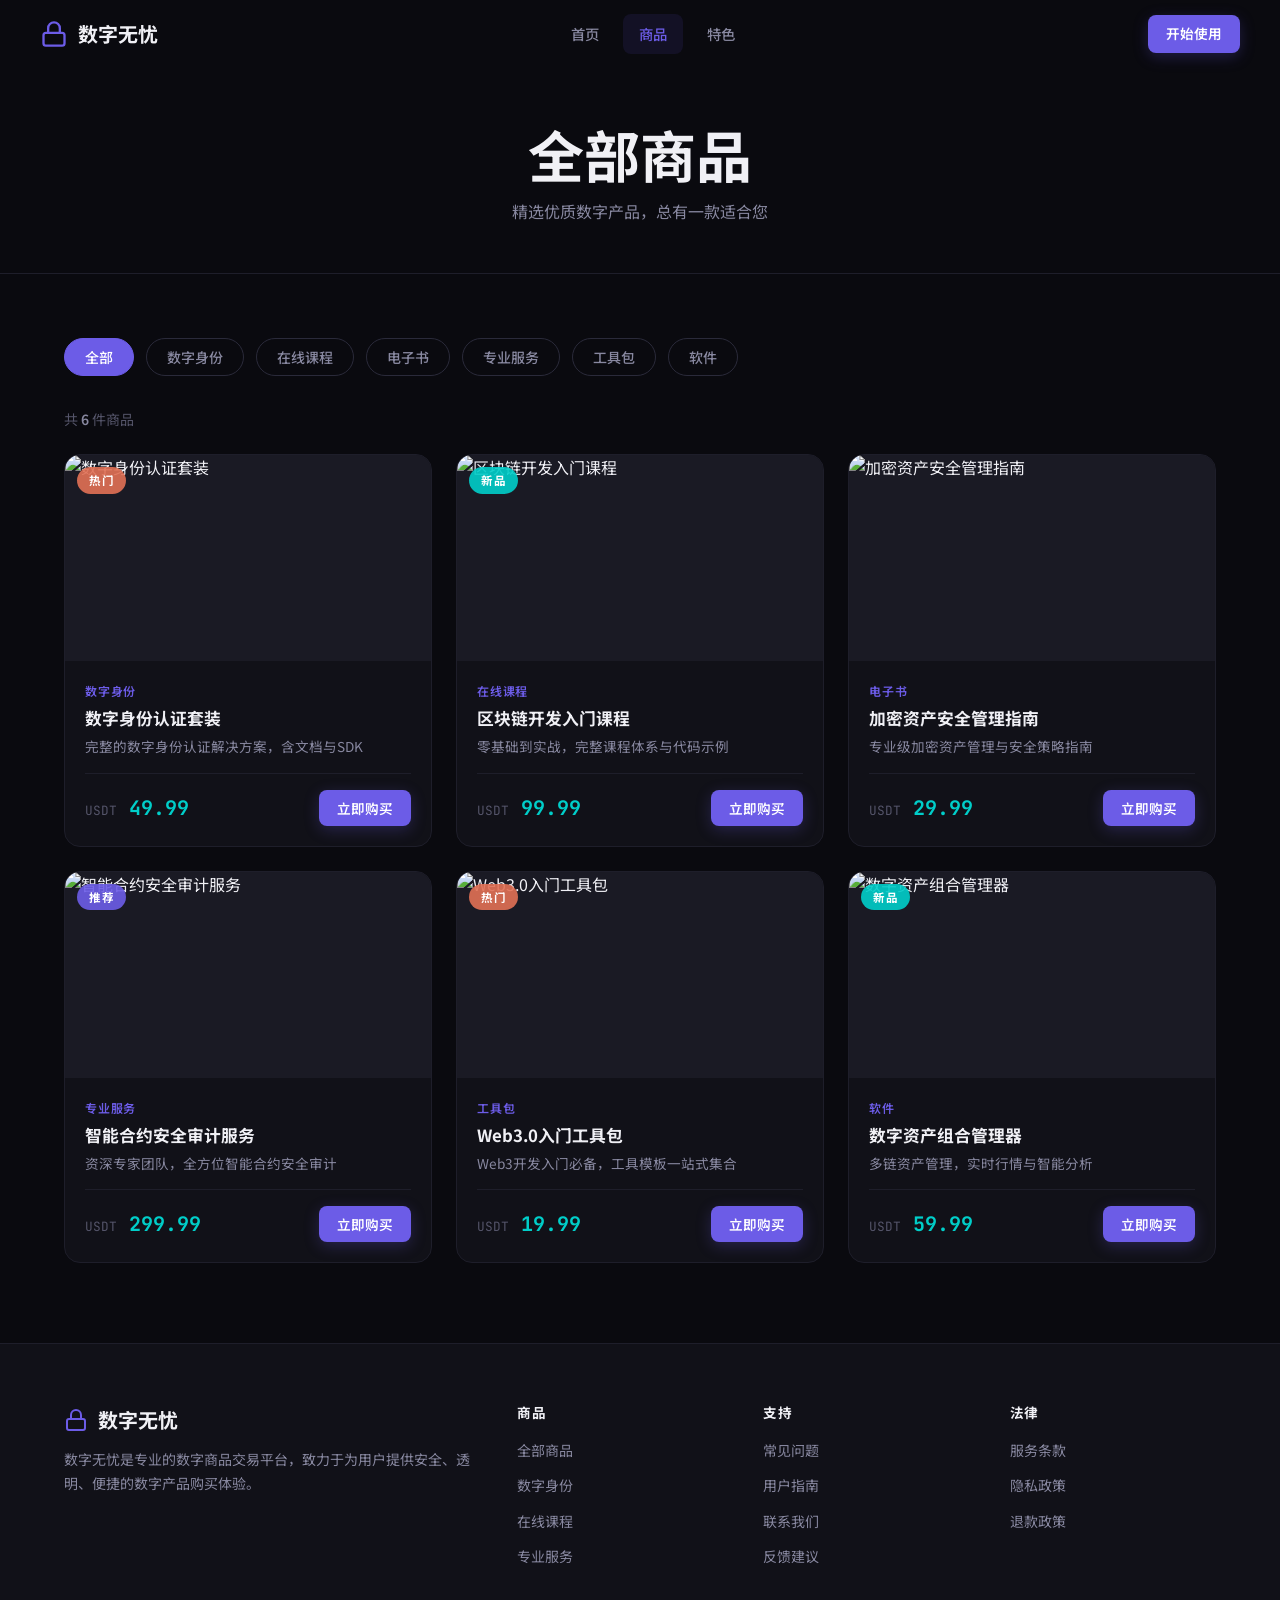
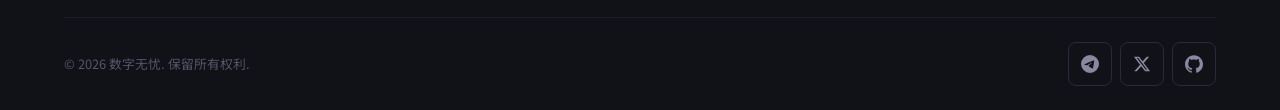
==== products.html @ 758746f0 "Initial commit: 数字无忧 website with homepage, products, and payment pages" ====
<!DOCTYPE html>
<html lang="zh-CN">
<head>
  <meta charset="UTF-8">
  <meta name="viewport" content="width=device-width, initial-scale=1.0">
  <title>商品列表 — 数字无忧</title>
  <meta name="description" content="浏览数字无忧全部商品，包括数字身份、区块链课程、加密资产服务等优质数字产品。">
  <link rel="stylesheet" href="css/style.css">
  <link rel="icon" type="image/svg+xml" href="data:image/svg+xml,<svg xmlns='http://www.w3.org/2000/svg' viewBox='0 0 100 100'><text y='.9em' font-size='90'>🔐</text></svg>">
</head>
<body>

  <!-- Navbar -->
  <header class="navbar">
    <div class="navbar-inner">
      <a href="index.html" class="navbar-logo">
        <svg width="28" height="28" viewBox="0 0 24 24" fill="none" stroke="currentColor" stroke-width="2" stroke-linecap="round" stroke-linejoin="round">
          <rect x="3" y="11" width="18" height="11" rx="2" ry="2"></rect>
          <path d="M7 11V7a5 5 0 0 1 10 0v4"></path>
        </svg>
        数字无忧
      </a>
      <nav class="navbar-nav">
        <a href="index.html">首页</a>
        <a href="products.html" class="active">商品</a>
        <a href="index.html#features">特色</a>
      </nav>
      <div class="navbar-actions">
        <a href="products.html" class="btn btn-primary btn-sm">开始使用</a>
        <button class="hamburger" aria-label="菜单">
          <span></span><span></span><span></span>
        </button>
      </div>
    </div>
  </header>

  <!-- Mobile Nav -->
  <nav class="mobile-nav">
    <a href="index.html">首页</a>
    <a href="products.html" class="active">商品</a>
    <a href="index.html#features">特色</a>
  </nav>

  <!-- Page Header -->
  <section class="page-header">
    <div class="container">
      <h1>全部商品</h1>
      <p>精选优质数字产品，总有一款适合您</p>
    </div>
  </section>

  <!-- Products Section -->
  <section class="section" style="padding-top:32px;">
    <div class="container">
      <!-- Filter Bar -->
      <div class="filter-bar" id="filter-bar"></div>

      <!-- Product Count -->
      <div style="margin-bottom:24px;font-size:0.875rem;color:var(--text-muted);">
        共 <span id="product-count" style="color:var(--text-secondary);font-weight:600;">0</span> 件商品
      </div>

      <!-- Product Grid -->
      <div class="product-grid" id="product-grid"></div>

      <!-- Empty State -->
      <div id="empty-state" style="display:none;text-align:center;padding:80px 20px;">
        <svg width="64" height="64" viewBox="0 0 24 24" fill="none" stroke="var(--text-muted)" stroke-width="1.5" stroke-linecap="round" stroke-linejoin="round" style="margin:0 auto 20px;">
          <circle cx="11" cy="11" r="8"></circle>
          <line x1="21" y1="21" x2="16.65" y2="16.65"></line>
        </svg>
        <h3 style="margin-bottom:8px;color:var(--text-secondary);">未找到相关商品</h3>
        <p style="font-size:0.875rem;">试试其他分类吧</p>
      </div>
    </div>
  </section>

  <!-- Footer -->
  <footer class="footer">
    <div class="container">
      <div class="footer-grid">
        <div class="footer-brand">
          <a href="index.html" class="navbar-logo" style="margin-bottom:4px;">
            <svg width="24" height="24" viewBox="0 0 24 24" fill="none" stroke="currentColor" stroke-width="2" stroke-linecap="round" stroke-linejoin="round">
              <rect x="3" y="11" width="18" height="11" rx="2" ry="2"></rect>
              <path d="M7 11V7a5 5 0 0 1 10 0v4"></path>
            </svg>
            数字无忧
          </a>
          <p>数字无忧是专业的数字商品交易平台，致力于为用户提供安全、透明、便捷的数字产品购买体验。</p>
        </div>
        <div class="footer-col">
          <h4>商品</h4>
          <ul>
            <li><a href="products.html">全部商品</a></li>
            <li><a href="products.html">数字身份</a></li>
            <li><a href="products.html">在线课程</a></li>
            <li><a href="products.html">专业服务</a></li>
          </ul>
        </div>
        <div class="footer-col">
          <h4>支持</h4>
          <ul>
            <li><a href="#">常见问题</a></li>
            <li><a href="#">用户指南</a></li>
            <li><a href="#">联系我们</a></li>
            <li><a href="#">反馈建议</a></li>
          </ul>
        </div>
        <div class="footer-col">
          <h4>法律</h4>
          <ul>
            <li><a href="#">服务条款</a></li>
            <li><a href="#">隐私政策</a></li>
            <li><a href="#">退款政策</a></li>
          </ul>
        </div>
      </div>
      <div class="footer-bottom">
        <p>&copy; 2026 数字无忧. 保留所有权利.</p>
        <div class="footer-socials">
          <button class="btn-icon" aria-label="Telegram">
            <svg width="18" height="18" viewBox="0 0 24 24" fill="currentColor"><path d="M11.944 0A12 12 0 0 0 0 12a12 12 0 0 0 12 12 12 12 0 0 0 12-12A12 12 0 0 0 12 0a12 12 0 0 0-.056 0zm4.962 7.224c.1-.002.321.023.465.14a.506.506 0 0 1 .171.325c.016.093.036.306.02.472-.18 1.898-.962 6.502-1.36 8.627-.168.9-.499 1.201-.82 1.23-.696.065-1.225-.46-1.9-.902-1.056-.693-1.653-1.124-2.678-1.8-1.185-.78-.417-1.21.258-1.91.177-.184 3.247-2.977 3.307-3.23.007-.032.014-.15-.056-.212s-.174-.041-.249-.024c-.106.024-1.793 1.14-5.061 3.345-.48.33-.913.49-1.302.48-.428-.008-1.252-.241-1.865-.44-.752-.245-1.349-.374-1.297-.789.027-.216.325-.437.893-.663 3.498-1.524 5.83-2.529 6.998-3.014 3.332-1.386 4.025-1.627 4.476-1.635z"/></svg>
          </button>
          <button class="btn-icon" aria-label="Twitter">
            <svg width="18" height="18" viewBox="0 0 24 24" fill="currentColor"><path d="M18.244 2.25h3.308l-7.227 8.26 8.502 11.24H16.17l-5.214-6.817L4.99 21.75H1.68l7.73-8.835L1.254 2.25H8.08l4.713 6.231zm-1.161 17.52h1.833L7.084 4.126H5.117z"/></svg>
          </button>
          <button class="btn-icon" aria-label="GitHub">
            <svg width="18" height="18" viewBox="0 0 24 24" fill="currentColor"><path d="M12 .297c-6.63 0-12 5.373-12 12 0 5.303 3.438 9.8 8.205 11.385.6.113.82-.258.82-.577 0-.285-.01-1.04-.015-2.04-3.338.724-4.042-1.61-4.042-1.61C4.422 18.07 3.633 17.7 3.633 17.7c-1.087-.744.084-.729.084-.729 1.205.084 1.838 1.236 1.838 1.236 1.07 1.835 2.809 1.305 3.495.998.108-.776.417-1.305.76-1.605-2.665-.3-5.466-1.332-5.466-5.93 0-1.31.465-2.38 1.235-3.22-.135-.303-.54-1.523.105-3.176 0 0 1.005-.322 3.3 1.23.96-.267 1.98-.399 3-.405 1.02.006 2.04.138 3 .405 2.28-1.552 3.285-1.23 3.285-1.23.645 1.653.24 2.873.12 3.176.765.84 1.23 1.91 1.23 3.22 0 4.61-2.805 5.625-5.475 5.92.42.36.81 1.096.81 2.22 0 1.606-.015 2.896-.015 3.286 0 .315.21.69.825.57C20.565 22.092 24 17.592 24 12.297c0-6.627-5.373-12-12-12"/></svg>
          </button>
        </div>
      </div>
    </div>
  </footer>

  <script src="js/products.js"></script>
  <script src="js/main.js"></script>
  <script>
    document.addEventListener('DOMContentLoaded', () => {
      const grid = document.getElementById('product-grid');
      const countEl = document.getElementById('product-count');
      const emptyState = document.getElementById('empty-state');
      const filterBar = document.getElementById('filter-bar');
      let currentCategory = '全部';

      // Render filter buttons
      filterBar.innerHTML = CATEGORIES.map(cat =>
        `<button class="filter-btn ${cat === '全部' ? 'active' : ''}" data-category="${cat}">${cat}</button>`
      ).join('');

      function renderProducts(category) {
        const products = getProductsByCategory(category);
        if (products.length === 0) {
          grid.style.display = 'none';
          emptyState.style.display = 'block';
          countEl.textContent = '0';
        } else {
          grid.style.display = 'grid';
          emptyState.style.display = 'none';
          grid.innerHTML = products.map(p => createProductCard(p)).join('');
          countEl.textContent = products.length;
        }
      }

      // Filter click
      filterBar.addEventListener('click', (e) => {
        if (e.target.classList.contains('filter-btn')) {
          document.querySelectorAll('.filter-btn').forEach(b => b.classList.remove('active'));
          e.target.classList.add('active');
          currentCategory = e.target.dataset.category;
          renderProducts(currentCategory);
        }
      });

      // Init
      renderProducts('全部');
    });
  </script>
</body>
</html>
---- css/style.css ----
/* ================================================
   数字无忧 — Digital Worry-Free
   Global Styles
   ================================================ */

@import url('https://fonts.googleapis.com/css2?family=Noto+Sans+SC:wght@300;400;500;600;700&family=JetBrains+Mono:wght@400;500;600&display=swap');

/* ── CSS Variables ── */
:root {
  --bg: #0a0a0f;
  --surface: #111118;
  --surface-elevated: #1a1a24;
  --surface-hover: #222230;
  --border: #2a2a3a;
  --border-subtle: #1e1e2a;
  --primary: #6c5ce7;
  --primary-hover: #7d6cf0;
  --primary-glow: rgba(108, 92, 231, 0.25);
  --primary-glow-strong: rgba(108, 92, 231, 0.4);
  --accent: #00cec9;
  --accent-glow: rgba(0, 206, 201, 0.2);
  --text-primary: #f0f0f5;
  --text-secondary: #8888a0;
  --text-muted: #55556a;
  --danger: #e17055;
  --success: #00b894;
  --radius-sm: 6px;
  --radius-md: 8px;
  --radius-lg: 12px;
  --radius-xl: 16px;
  --shadow-sm: 0 2px 8px rgba(0,0,0,0.3);
  --shadow-md: 0 4px 20px rgba(0,0,0,0.4);
  --shadow-lg: 0 8px 40px rgba(0,0,0,0.5);
  --shadow-glow: 0 0 30px var(--primary-glow);
  --transition-fast: 150ms ease;
  --transition: 200ms ease;
  --transition-slow: 300ms ease;
  --font-sans: 'Noto Sans SC', 'PingFang SC', 'Microsoft YaHei', sans-serif;
  --font-mono: 'JetBrains Mono', 'Fira Code', monospace;
  --container: 1200px;
}

/* ── Reset ── */
*, *::before, *::after { box-sizing: border-box; margin: 0; padding: 0; }
html { scroll-behavior: smooth; font-size: 16px; }
body {
  font-family: var(--font-sans);
  background: var(--bg);
  color: var(--text-primary);
  line-height: 1.6;
  min-height: 100vh;
  overflow-x: hidden;
  -webkit-font-smoothing: antialiased;
}
img { display: block; max-width: 100%; }
a { color: inherit; text-decoration: none; }
button { font-family: inherit; cursor: pointer; border: none; outline: none; background: none; }
ul { list-style: none; }
input, textarea, select { font-family: inherit; }

/* ── Scrollbar ── */
::-webkit-scrollbar { width: 6px; }
::-webkit-scrollbar-track { background: var(--bg); }
::-webkit-scrollbar-thumb { background: var(--border); border-radius: 3px; }
::-webkit-scrollbar-thumb:hover { background: var(--primary); }

/* ── Selection ── */
::selection { background: var(--primary); color: #fff; }

/* ── Container ── */
.container {
  max-width: var(--container);
  margin: 0 auto;
  padding: 0 24px;
}

/* ── Typography ── */
h1, h2, h3, h4, h5, h6 {
  font-weight: 700;
  line-height: 1.2;
  color: var(--text-primary);
}
h1 { font-size: clamp(2rem, 5vw, 3.5rem); }
h2 { font-size: clamp(1.5rem, 3vw, 2.25rem); }
h3 { font-size: clamp(1.125rem, 2vw, 1.5rem); }
p { color: var(--text-secondary); }

/* ── Gradient Text ── */
.gradient-text {
  background: linear-gradient(135deg, var(--primary-glow) 0%, var(--accent) 100%);
  -webkit-background-clip: text;
  -webkit-text-fill-color: transparent;
  background-clip: text;
}

/* ── Buttons ── */
.btn {
  display: inline-flex;
  align-items: center;
  gap: 8px;
  padding: 12px 28px;
  border-radius: var(--radius-md);
  font-size: 0.95rem;
  font-weight: 600;
  transition: all var(--transition);
  cursor: pointer;
  white-space: nowrap;
}
.btn:active { transform: scale(0.97); }
.btn-primary {
  background: var(--primary);
  color: #fff;
  box-shadow: 0 4px 15px var(--primary-glow);
}
.btn-primary:hover {
  background: var(--primary-hover);
  box-shadow: 0 6px 25px var(--primary-glow-strong);
  transform: translateY(-2px);
}
.btn-outline {
  background: transparent;
  color: var(--text-primary);
  border: 1.5px solid var(--border);
}
.btn-outline:hover {
  border-color: var(--primary);
  color: var(--primary-glow);
  background: rgba(108, 92, 231, 0.05);
}
.btn-sm { padding: 8px 18px; font-size: 0.85rem; }
.btn-lg { padding: 16px 36px; font-size: 1.05rem; }
.btn-icon {
  width: 44px; height: 44px;
  padding: 0;
  display: inline-flex;
  align-items: center;
  justify-content: center;
  border-radius: var(--radius-md);
  background: var(--surface);
  border: 1px solid var(--border);
  color: var(--text-secondary);
  transition: all var(--transition);
}
.btn-icon:hover { border-color: var(--primary); color: var(--primary); }

/* ── Navbar ── */
.navbar {
  position: fixed;
  top: 0; left: 0; right: 0;
  z-index: 1000;
  padding: 0 24px;
  height: 68px;
  display: flex;
  align-items: center;
  transition: all var(--transition-slow);
  background: rgba(10, 10, 15, 0.8);
}
.navbar.scrolled {
  background: rgba(10, 10, 15, 0.95);
  backdrop-filter: blur(20px);
  -webkit-backdrop-filter: blur(20px);
  border-bottom: 1px solid var(--border-subtle);
}
.navbar-inner {
  max-width: var(--container);
  margin: 0 auto;
  width: 100%;
  display: flex;
  align-items: center;
  justify-content: space-between;
}
.navbar-logo {
  display: flex;
  align-items: center;
  gap: 10px;
  font-size: 1.25rem;
  font-weight: 700;
  color: var(--text-primary);
}
.navbar-logo svg { color: var(--primary); }
.navbar-nav { display: flex; align-items: center; gap: 8px; }
.navbar-nav a {
  padding: 8px 16px;
  border-radius: var(--radius-md);
  color: var(--text-secondary);
  font-weight: 500;
  font-size: 0.9rem;
  transition: all var(--transition);
}
.navbar-nav a:hover { color: var(--text-primary); background: var(--surface); }
.navbar-nav a.active { color: var(--primary); background: rgba(108, 92, 231, 0.1); }
.navbar-actions { display: flex; align-items: center; gap: 12px; }
.hamburger {
  display: none;
  flex-direction: column;
  gap: 5px;
  padding: 8px;
  cursor: pointer;
}
.hamburger span {
  display: block;
  width: 22px; height: 2px;
  background: var(--text-primary);
  border-radius: 2px;
  transition: all var(--transition);
}
.mobile-nav {
  display: none;
  position: fixed;
  top: 68px; left: 0; right: 0; bottom: 0;
  background: rgba(10, 10, 15, 0.98);
  backdrop-filter: blur(20px);
  z-index: 999;
  padding: 24px;
  flex-direction: column;
  gap: 8px;
}
.mobile-nav.open { display: flex; }
.mobile-nav a {
  padding: 14px 16px;
  border-radius: var(--radius-md);
  color: var(--text-secondary);
  font-weight: 500;
  font-size: 1rem;
  transition: all var(--transition);
  border: 1px solid transparent;
}
.mobile-nav a:hover, .mobile-nav a.active {
  color: var(--primary);
  background: rgba(108, 92, 231, 0.08);
  border-color: rgba(108, 92, 231, 0.2);
}

/* ── Hero ── */
.hero {
  position: relative;
  padding: 160px 0 100px;
  overflow: hidden;
  text-align: center;
}
.hero::before {
  content: '';
  position: absolute;
  top: -50%;
  left: 50%;
  transform: translateX(-50%);
  width: 800px;
  height: 800px;
  background: radial-gradient(circle, var(--primary-glow) 0%, transparent 70%);
  pointer-events: none;
  opacity: 0.6;
}
.hero::after {
  content: '';
  position: absolute;
  bottom: -20%;
  left: 50%;
  transform: translateX(-50%);
  width: 600px;
  height: 400px;
  background: radial-gradient(ellipse, var(--accent-glow) 0%, transparent 70%);
  pointer-events: none;
  opacity: 0.3;
}
.hero-content { position: relative; z-index: 1; max-width: 800px; margin: 0 auto; }
.hero-badge {
  display: inline-flex;
  align-items: center;
  gap: 6px;
  padding: 6px 16px;
  border-radius: 50px;
  background: rgba(108, 92, 231, 0.15);
  border: 1px solid rgba(108, 92, 231, 0.3);
  color: var(--primary-glow);
  font-size: 0.8rem;
  font-weight: 600;
  margin-bottom: 24px;
  letter-spacing: 0.5px;
}
.hero h1 { margin-bottom: 20px; }
.hero-subtitle {
  font-size: 1.15rem;
  color: var(--text-secondary);
  max-width: 600px;
  margin: 0 auto 36px;
  line-height: 1.8;
}
.hero-actions { display: flex; gap: 16px; justify-content: center; flex-wrap: wrap; }

/* ── Stats / Trust Bar ── */
.trust-bar {
  padding: 40px 0;
  border-top: 1px solid var(--border-subtle);
  border-bottom: 1px solid var(--border-subtle);
}
.trust-grid {
  display: grid;
  grid-template-columns: repeat(4, 1fr);
  gap: 24px;
}
.trust-item {
  text-align: center;
  padding: 20px;
  border-radius: var(--radius-lg);
  transition: all var(--transition);
}
.trust-item:hover { background: var(--surface); }
.trust-icon {
  width: 48px; height: 48px;
  margin: 0 auto 12px;
  display: flex;
  align-items: center;
  justify-content: center;
  border-radius: 50%;
  background: rgba(108, 92, 231, 0.1);
  color: var(--primary);
}
.trust-number {
  font-size: 1.75rem;
  font-weight: 700;
  font-family: var(--font-mono);
  color: var(--text-primary);
  margin-bottom: 4px;
}
.trust-label { font-size: 0.85rem; color: var(--text-secondary); }

/* ── Section ── */
.section { padding: 80px 0; }
.section-header { text-align: center; margin-bottom: 48px; }
.section-header h2 { margin-bottom: 12px; }
.section-header p { max-width: 560px; margin: 0 auto; }
.section-dark { background: var(--surface); }

/* ── Product Grid ── */
.product-grid {
  display: grid;
  grid-template-columns: repeat(3, 1fr);
  gap: 24px;
}
.product-card {
  background: var(--surface);
  border: 1px solid var(--border-subtle);
  border-radius: var(--radius-xl);
  overflow: hidden;
  transition: all var(--transition);
  cursor: pointer;
  position: relative;
}
.product-card:hover {
  border-color: rgba(108, 92, 231, 0.3);
  transform: translateY(-4px);
  box-shadow: 0 12px 40px rgba(0,0,0,0.4), 0 0 0 1px rgba(108, 92, 231, 0.1);
}
.product-image {
  position: relative;
  aspect-ratio: 16/9;
  overflow: hidden;
  background: var(--surface-elevated);
}
.product-image img {
  width: 100%; height: 100%;
  object-fit: cover;
  transition: transform 0.4s ease;
}
.product-card:hover .product-image img { transform: scale(1.05); }
.product-badge {
  position: absolute;
  top: 12px; left: 12px;
  padding: 4px 12px;
  border-radius: 50px;
  font-size: 0.72rem;
  font-weight: 700;
  letter-spacing: 0.5px;
  text-transform: uppercase;
  z-index: 1;
}
.badge-hot { background: rgba(225, 112, 85, 0.9); color: #fff; }
.badge-new { background: rgba(0, 206, 201, 0.9); color: #fff; }
.badge-recommend { background: rgba(108, 92, 231, 0.9); color: #fff; }
.product-body { padding: 20px; }
.product-category {
  font-size: 0.75rem;
  font-weight: 600;
  color: var(--primary);
  text-transform: uppercase;
  letter-spacing: 0.8px;
  margin-bottom: 8px;
}
.product-name {
  font-size: 1.05rem;
  font-weight: 700;
  color: var(--text-primary);
  margin-bottom: 8px;
  display: -webkit-box;
  -webkit-line-clamp: 2;
  -webkit-box-orient: vertical;
  overflow: hidden;
}
.product-desc {
  font-size: 0.85rem;
  color: var(--text-secondary);
  margin-bottom: 16px;
  display: -webkit-box;
  -webkit-line-clamp: 2;
  -webkit-box-orient: vertical;
  overflow: hidden;
  line-height: 1.5;
}
.product-footer {
  display: flex;
  align-items: center;
  justify-content: space-between;
  padding-top: 16px;
  border-top: 1px solid var(--border-subtle);
}
.product-price {
  font-family: var(--font-mono);
  font-size: 1.25rem;
  font-weight: 700;
  color: var(--accent);
}
.product-price span { font-size: 0.8rem; font-weight: 400; color: var(--text-muted); }

/* ── Features ── */
.features-grid {
  display: grid;
  grid-template-columns: repeat(3, 1fr);
  gap: 24px;
}
.feature-card {
  padding: 32px 28px;
  border-radius: var(--radius-xl);
  background: var(--surface);
  border: 1px solid var(--border-subtle);
  transition: all var(--transition);
}
.feature-card:hover {
  border-color: rgba(108, 92, 231, 0.3);
  transform: translateY(-3px);
}
.feature-icon {
  width: 56px; height: 56px;
  border-radius: var(--radius-lg);
  display: flex;
  align-items: center;
  justify-content: center;
  margin-bottom: 20px;
  font-size: 1.5rem;
}
.feature-card:nth-child(1) .feature-icon { background: rgba(108, 92, 231, 0.15); color: var(--primary); }
.feature-card:nth-child(2) .feature-icon { background: rgba(0, 206, 201, 0.15); color: var(--accent); }
.feature-card:nth-child(3) .feature-icon { background: rgba(225, 112, 85, 0.15); color: var(--danger); }
.feature-card:nth-child(4) .feature-icon { background: rgba(0, 184, 148, 0.15); color: var(--success); }
.feature-card:nth-child(5) .feature-icon { background: rgba(253, 203, 110, 0.15); color: #fdcb6e; }
.feature-card:nth-child(6) .feature-icon { background: rgba(162, 155, 254, 0.15); color: var(--primary-glow); }
.feature-card h3 { font-size: 1.1rem; margin-bottom: 10px; }
.feature-card p { font-size: 0.875rem; color: var(--text-secondary); line-height: 1.7; }

/* ── Page Header ── */
.page-header {
  padding: 120px 0 48px;
  text-align: center;
  border-bottom: 1px solid var(--border-subtle);
}
.page-header h1 { margin-bottom: 12px; }
.page-header p { max-width: 500px; margin: 0 auto; }

/* ── Filter Bar ── */
.filter-bar {
  padding: 32px 0;
  display: flex;
  align-items: center;
  gap: 12px;
  flex-wrap: wrap;
}
.filter-btn {
  padding: 8px 20px;
  border-radius: 50px;
  font-size: 0.875rem;
  font-weight: 500;
  color: var(--text-secondary);
  border: 1px solid var(--border);
  background: transparent;
  transition: all var(--transition);
  cursor: pointer;
}
.filter-btn:hover { border-color: var(--primary); color: var(--primary); }
.filter-btn.active {
  background: var(--primary);
  color: #fff;
  border-color: var(--primary);
}

/* ── Payment Page ── */
.payment-layout {
  padding: 100px 0 80px;
  display: grid;
  grid-template-columns: 1fr 1fr;
  gap: 48px;
  align-items: start;
}
.payment-product {
  background: var(--surface);
  border: 1px solid var(--border-subtle);
  border-radius: var(--radius-xl);
  overflow: hidden;
  position: sticky;
  top: 88px;
}
.payment-product-image {
  aspect-ratio: 16/9;
  overflow: hidden;
  background: var(--surface-elevated);
}
.payment-product-image img {
  width: 100%; height: 100%;
  object-fit: cover;
}
.payment-product-body { padding: 28px; }
.payment-product-category {
  font-size: 0.75rem;
  font-weight: 600;
  color: var(--primary);
  text-transform: uppercase;
  letter-spacing: 0.8px;
  margin-bottom: 8px;
}
.payment-product-name { font-size: 1.5rem; font-weight: 700; margin-bottom: 12px; }
.payment-product-desc { font-size: 0.9rem; color: var(--text-secondary); line-height: 1.8; margin-bottom: 24px; }
.payment-product-price {
  display: flex;
  align-items: baseline;
  gap: 8px;
  padding: 20px;
  background: rgba(108, 92, 231, 0.06);
  border: 1px solid rgba(108, 92, 231, 0.15);
  border-radius: var(--radius-lg);
}
.price-amount {
  font-family: var(--font-mono);
  font-size: 2rem;
  font-weight: 700;
  color: var(--accent);
}
.price-label { font-size: 0.85rem; color: var(--text-muted); }

.payment-section-title {
  font-size: 1.1rem;
  font-weight: 700;
  margin-bottom: 20px;
  display: flex;
  align-items: center;
  gap: 10px;
}
.payment-section-title span { color: var(--text-muted); font-weight: 400; font-size: 0.85rem; }

/* ── Wallet Cards ── */
.wallet-grid { display: flex; flex-direction: column; gap: 16px; }
.wallet-card {
  display: flex;
  align-items: center;
  gap: 20px;
  padding: 24px;
  background: var(--surface);
  border: 1.5px solid var(--border);
  border-radius: var(--radius-xl);
  cursor: pointer;
  transition: all var(--transition);
  width: 100%;
  text-align: left;
}
.wallet-card:hover {
  border-color: var(--primary);
  background: rgba(108, 92, 231, 0.05);
  transform: translateX(4px);
  box-shadow: 0 4px 20px var(--primary-glow);
}
.wallet-icon {
  width: 56px; height: 56px;
  border-radius: var(--radius-lg);
  display: flex;
  align-items: center;
  justify-content: center;
  flex-shrink: 0;
  font-size: 1.75rem;
}
.wallet-card:nth-child(1) .wallet-icon { background: rgba(0, 206, 201, 0.15); }
.wallet-card:nth-child(2) .wallet-icon { background: rgba(108, 92, 231, 0.15); }
.wallet-card:nth-child(3) .wallet-icon { background: rgba(225, 112, 85, 0.15); }
.wallet-info h3 { font-size: 1.05rem; margin-bottom: 4px; }
.wallet-info p { font-size: 0.8rem; color: var(--text-muted); }
.wallet-arrow { margin-left: auto; color: var(--text-muted); transition: all var(--transition); }
.wallet-card:hover .wallet-arrow { color: var(--primary); transform: translateX(4px); }

.payment-notice {
  margin-top: 24px;
  padding: 16px 20px;
  background: rgba(253, 203, 110, 0.08);
  border: 1px solid rgba(253, 203, 110, 0.2);
  border-radius: var(--radius-lg);
  display: flex;
  gap: 12px;
  align-items: flex-start;
}
.payment-notice svg { flex-shrink: 0; color: #fdcb6e; margin-top: 2px; }
.payment-notice p { font-size: 0.8rem; color: var(--text-secondary); line-height: 1.6; }

/* ── Copy Notification ── */
.copy-toast {
  position: fixed;
  bottom: 32px;
  left: 50%;
  transform: translateX(-50%) translateY(100px);
  background: var(--surface-elevated);
  border: 1px solid var(--border);
  border-radius: 50px;
  padding: 12px 24px;
  font-size: 0.875rem;
  color: var(--text-primary);
  box-shadow: var(--shadow-lg);
  transition: transform 0.3s ease;
  z-index: 9999;
  display: flex;
  align-items: center;
  gap: 8px;
}
.copy-toast.show { transform: translateX(-50%) translateY(0); }
.copy-toast svg { color: var(--success); }

/* ── Footer ── */
.footer {
  background: var(--surface);
  border-top: 1px solid var(--border-subtle);
  padding: 60px 0 24px;
}
.footer-grid {
  display: grid;
  grid-template-columns: 2fr 1fr 1fr 1fr;
  gap: 40px;
  margin-bottom: 48px;
}
.footer-brand p { font-size: 0.875rem; color: var(--text-secondary); margin-top: 12px; line-height: 1.7; }
.footer-col h4 { font-size: 0.85rem; font-weight: 700; margin-bottom: 16px; color: var(--text-primary); text-transform: uppercase; letter-spacing: 0.8px; }
.footer-col ul { display: flex; flex-direction: column; gap: 10px; }
.footer-col a { font-size: 0.875rem; color: var(--text-secondary); transition: color var(--transition); }
.footer-col a:hover { color: var(--primary); }
.footer-bottom {
  padding-top: 24px;
  border-top: 1px solid var(--border-subtle);
  display: flex;
  align-items: center;
  justify-content: space-between;
  flex-wrap: wrap;
  gap: 12px;
}
.footer-bottom p { font-size: 0.8rem; color: var(--text-muted); }
.footer-socials { display: flex; gap: 8px; }

/* ── Animations ── */
@keyframes fadeInUp {
  from { opacity: 0; transform: translateY(20px); }
  to { opacity: 1; transform: translateY(0); }
}
@keyframes shimmer {
  0% { background-position: -200% 0; }
  100% { background-position: 200% 0; }
}
.animate-in { animation: fadeInUp 0.5s ease forwards; }
.animate-delay-1 { animation-delay: 80ms; }
.animate-delay-2 { animation-delay: 160ms; }
.animate-delay-3 { animation-delay: 240ms; }
.animate-delay-4 { animation-delay: 320ms; }
.animate-delay-5 { animation-delay: 400ms; }
.animate-delay-6 { animation-delay: 480ms; }

/* ── Skeleton ── */
.skeleton {
  background: linear-gradient(90deg, var(--surface) 25%, var(--surface-elevated) 50%, var(--surface) 75%);
  background-size: 200% 100%;
  animation: shimmer 1.5s infinite;
  border-radius: var(--radius-md);
}

/* ── Responsive ── */
@media (max-width: 1024px) {
  .product-grid { grid-template-columns: repeat(2, 1fr); }
  .features-grid { grid-template-columns: repeat(2, 1fr); }
  .trust-grid { grid-template-columns: repeat(2, 1fr); }
  .footer-grid { grid-template-columns: repeat(2, 1fr); }
  .payment-layout { grid-template-columns: 1fr; }
  .payment-product { position: static; }
}
@media (max-width: 768px) {
  .navbar-nav { display: none; }
  .hamburger { display: flex; }
  .hero { padding: 140px 0 80px; }
  .hero h1 { font-size: 2rem; }
  .product-grid { grid-template-columns: 1fr; }
  .features-grid { grid-template-columns: 1fr; }
  .trust-grid { grid-template-columns: repeat(2, 1fr); }
  .footer-grid { grid-template-columns: 1fr; gap: 32px; }
  .footer-bottom { flex-direction: column; text-align: center; }
  .section { padding: 60px 0; }
  .filter-bar { justify-content: center; }
}
@media (max-width: 480px) {
  .trust-grid { grid-template-columns: 1fr; }
  .hero-actions { flex-direction: column; align-items: center; }
  .hero-actions .btn { width: 100%; justify-content: center; }
}

/* ── Focus States ── */
:focus-visible {
  outline: 2px solid var(--primary);
  outline-offset: 3px;
}
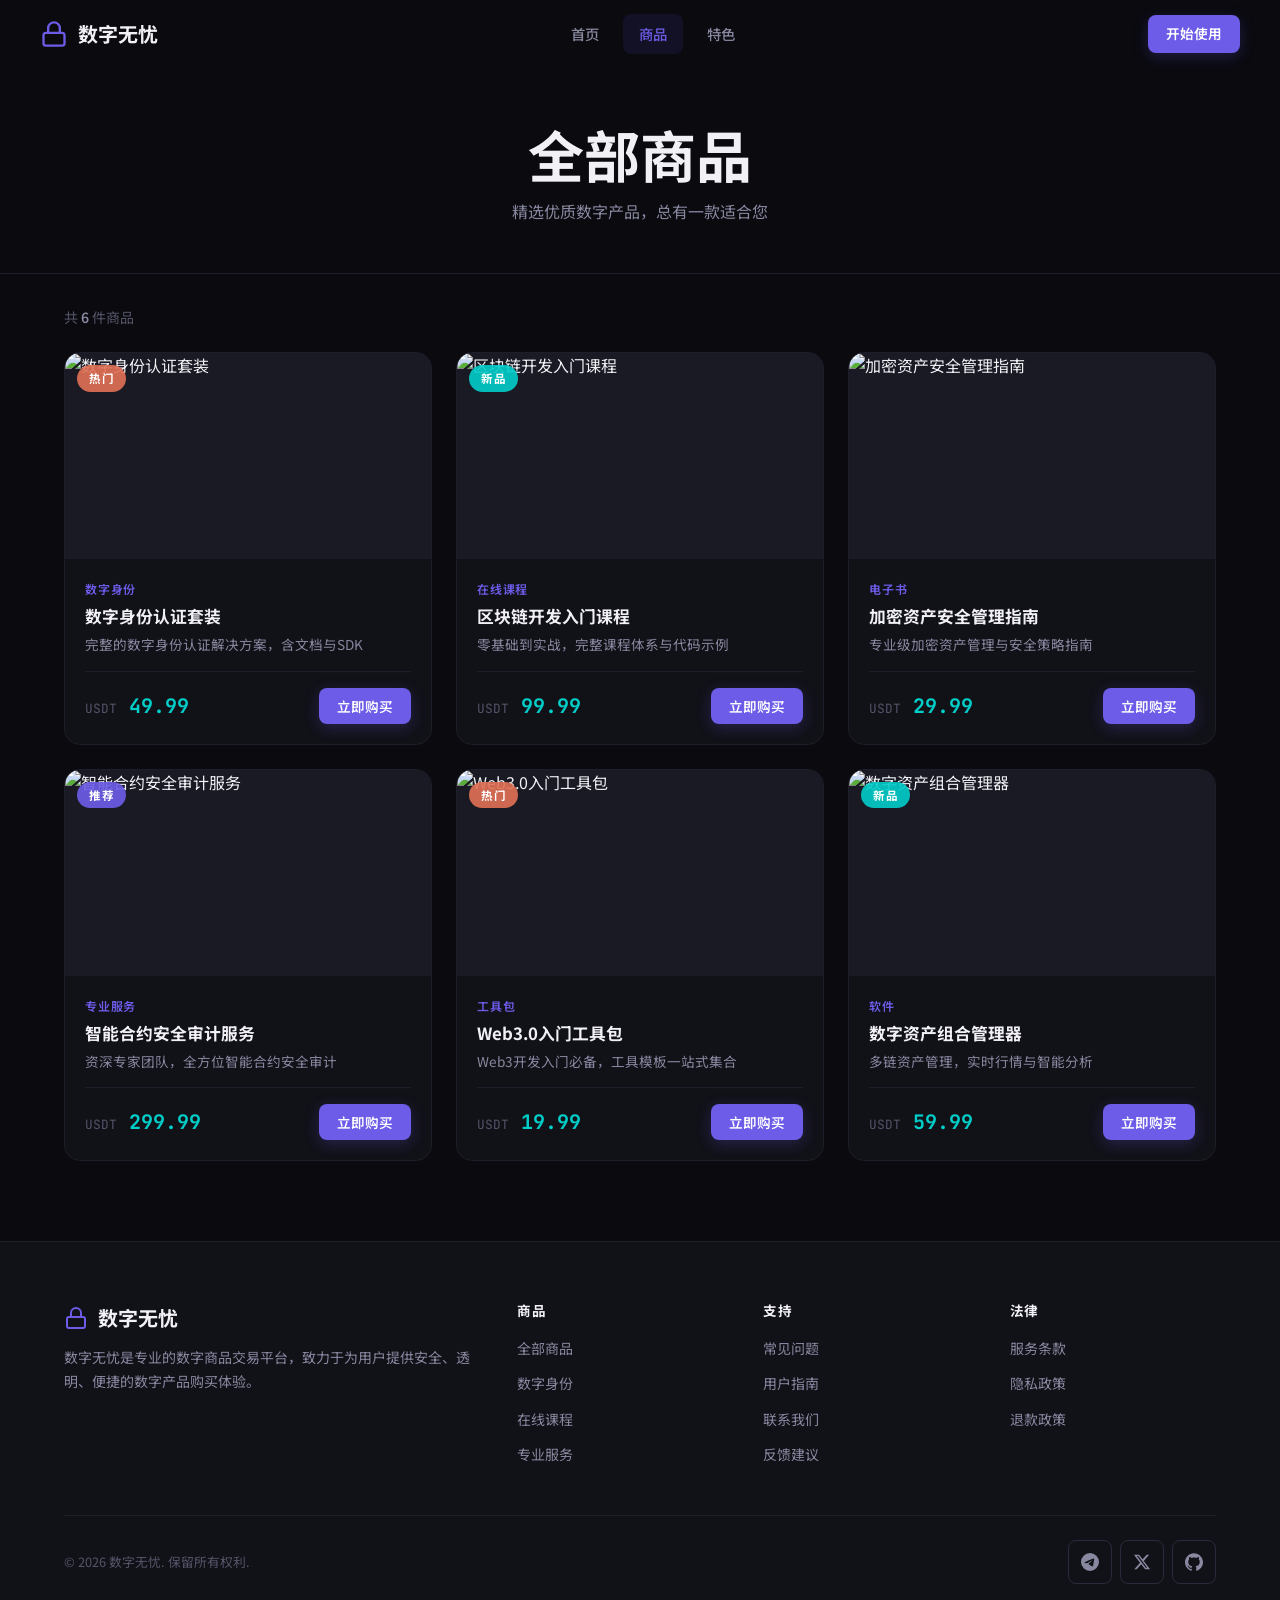
==== commit 6ff0e0ad: "Remove category filter tabs, show all products" ====
--- a/products.html
+++ b/products.html
@@ -52,9 +52,6 @@
   <!-- Products Section -->
   <section class="section" style="padding-top:32px;">
     <div class="container">
-      <!-- Filter Bar -->
-      <div class="filter-bar" id="filter-bar"></div>
-
       <!-- Product Count -->
       <div style="margin-bottom:24px;font-size:0.875rem;color:var(--text-muted);">
         共 <span id="product-count" style="color:var(--text-secondary);font-weight:600;">0</span> 件商品
@@ -140,40 +137,21 @@
       const grid = document.getElementById('product-grid');
       const countEl = document.getElementById('product-count');
       const emptyState = document.getElementById('empty-state');
-      const filterBar = document.getElementById('filter-bar');
-      let currentCategory = '全部';
 
-      // Render filter buttons
-      filterBar.innerHTML = CATEGORIES.map(cat =>
-        `<button class="filter-btn ${cat === '全部' ? 'active' : ''}" data-category="${cat}">${cat}</button>`
-      ).join('');
-
-      function renderProducts(category) {
-        const products = getProductsByCategory(category);
-        if (products.length === 0) {
+      function renderProducts() {
+        if (PRODUCTS.length === 0) {
           grid.style.display = 'none';
           emptyState.style.display = 'block';
           countEl.textContent = '0';
         } else {
           grid.style.display = 'grid';
           emptyState.style.display = 'none';
-          grid.innerHTML = products.map(p => createProductCard(p)).join('');
-          countEl.textContent = products.length;
+          grid.innerHTML = PRODUCTS.map(p => createProductCard(p)).join('');
+          countEl.textContent = PRODUCTS.length;
         }
       }
 
-      // Filter click
-      filterBar.addEventListener('click', (e) => {
-        if (e.target.classList.contains('filter-btn')) {
-          document.querySelectorAll('.filter-btn').forEach(b => b.classList.remove('active'));
-          e.target.classList.add('active');
-          currentCategory = e.target.dataset.category;
-          renderProducts(currentCategory);
-        }
-      });
-
-      // Init
-      renderProducts('全部');
+      renderProducts();
     });
   </script>
 </body>
